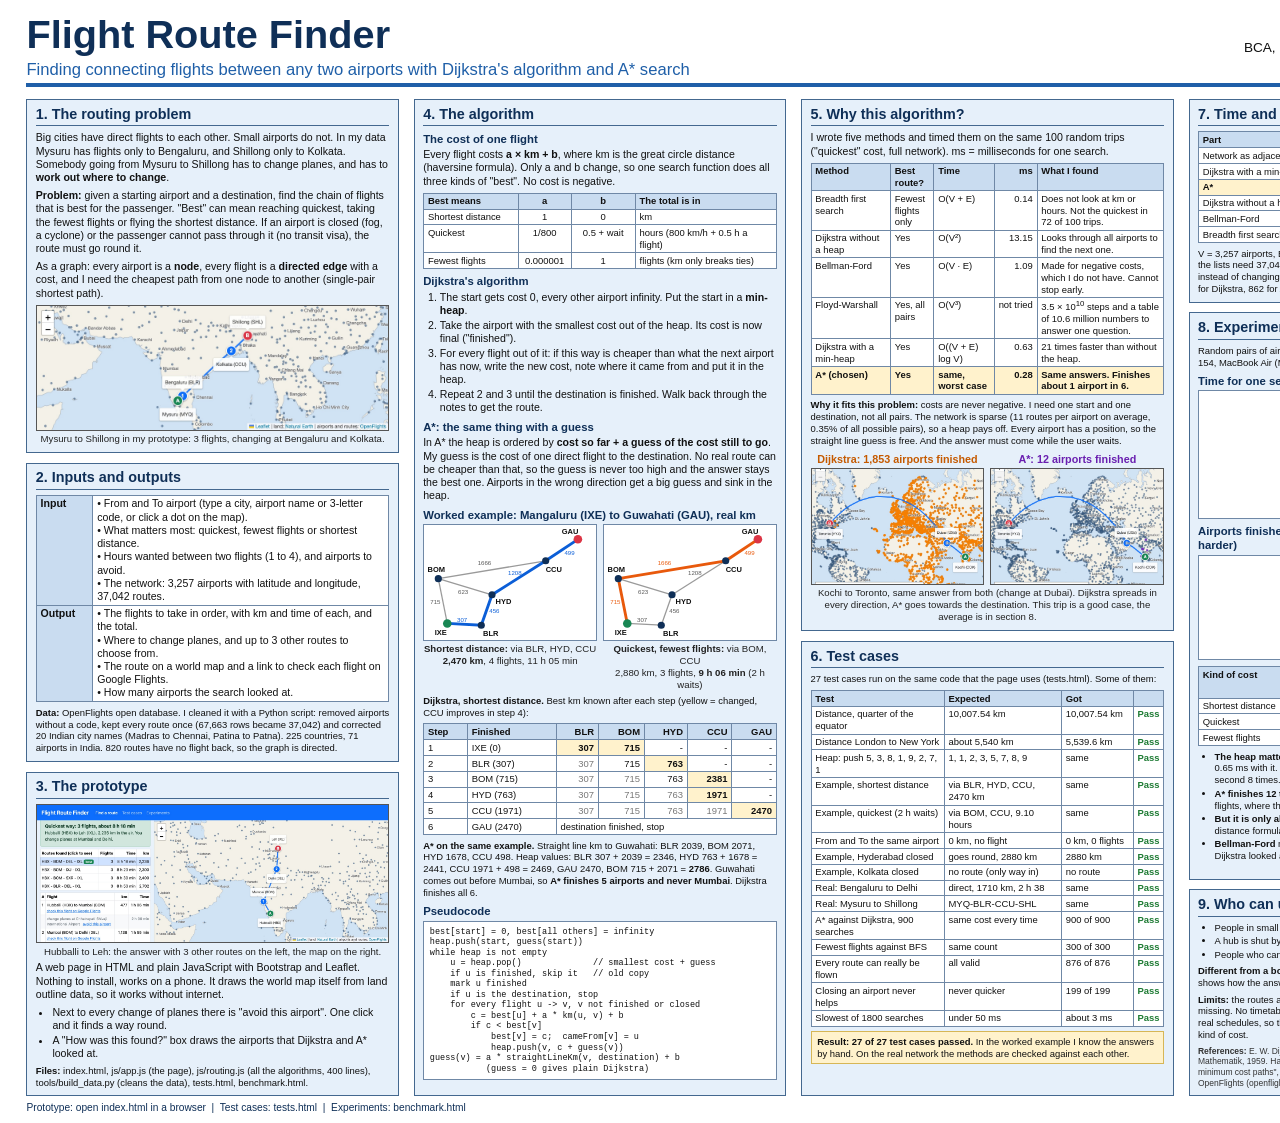
==== poster/poster.html @ 45381b87 "Add poster, blog post and README" ====
<!DOCTYPE html>
<html lang="en">
<head>
<meta charset="utf-8">
<title>Poster - Flight Route Finder</title>
<style>
  /* A3 landscape. Open in Chrome and print to PDF (or run make_poster.sh) */
  @page { size: 420mm 297mm; margin: 0; }
  * { box-sizing: border-box; }
  html, body { margin: 0; padding: 0; }
  body {
    width: 420mm; height: 297mm;
    font-family: Arial, Helvetica, sans-serif;
    font-size: 2.8mm;
    line-height: 1.25;
    color: #111;
    background: #fff;
    -webkit-print-color-adjust: exact; print-color-adjust: exact;
    overflow: hidden;
  }

  .head {
    height: 23mm;
    margin: 0 7mm;
    padding-top: 3.6mm;
    display: flex;
    justify-content: space-between;
    align-items: flex-start;
    border-bottom: 1.1mm solid #1f5fa8;
  }
  .head h1 { font-size: 10.5mm; margin: 0; line-height: 1.05; color: #0f2f57; }
  .head .sub { font-size: 4.4mm; color: #1f5fa8; margin-top: 1.3mm; }
  .head .who { text-align: right; font-size: 3.6mm; line-height: 1.32; padding-top: 0.6mm; }
  .head .who b { font-size: 4.6mm; }

  .cols {
    display: flex;
    gap: 4mm;
    padding: 3.2mm 7mm 0;
    height: 267mm;
  }
  .col { flex: 1; display: flex; flex-direction: column; gap: 2.6mm; min-width: 0; }

  .box { background: #e6f0fa; border: 0.3mm solid #44688f; padding: 1.5mm 2.2mm 1.8mm; }
  .box h2 {
    margin: 0 0 1.3mm;
    color: #0f2f57;
    font-size: 3.8mm;
    padding-bottom: 0.5mm;
    border-bottom: 0.3mm solid #44688f;
  }
  .box p { margin: 0 0 1.3mm; }
  .box p:last-child { margin-bottom: 0; }
  .box ul, .box ol { margin: 0 0 1.2mm; padding-left: 4.4mm; }
  .box li { margin-bottom: 0.45mm; }
  h3 { font-size: 3mm; margin: 1.4mm 0 0.6mm; color: #0f2f57; }
  h3:first-child { margin-top: 0; }

  table { border-collapse: collapse; width: 100%; margin: 0.8mm 0 1.2mm; background: #fff; }
  th, td { border: 0.25mm solid #6f88a6; padding: 0.4mm 1mm; text-align: left; vertical-align: top; }
  th { background: #c9dcf0; }
  td.r, th.r { text-align: right; white-space: nowrap; }
  td.c, th.c { text-align: center; }
  tr.chosen td { background: #fff2cc; font-weight: bold; }
  td.new { background: #fff2cc; font-weight: bold; }
  td.fin { color: #777; }
  .small { font-size: 2.5mm; }
  .tiny { font-size: 2.25mm; color: #333; }
  .ok { color: #1e7b34; font-weight: bold; }

  .cap { font-size: 2.55mm; text-align: center; color: #222; margin-top: 0.6mm; }
  .pair { display: flex; gap: 1.6mm; }
  .pair > div { flex: 1; min-width: 0; }
  img { width: 100%; display: block; border: 0.25mm solid #555; object-fit: cover; }
  .tag { font-weight: bold; text-align: center; font-size: 2.85mm; padding: 0.4mm 0; }
  .tag.orange { color: #c55a00; }
  .tag.purple { color: #6a1fb0; }
  .tag.blue { color: #0b5ed7; }

  pre {
    font-family: Consolas, Menlo, "Courier New", monospace;
    font-size: 2.25mm;
    line-height: 1.24;
    background: #fff;
    border: 0.25mm solid #6f88a6;
    padding: 1.2mm 1.5mm;
    margin: 0.8mm 0 0;
    white-space: pre-wrap;
  }
  .note { background: #fff2cc; border: 0.25mm solid #d6b656; padding: 1mm 1.5mm; margin-top: 1.1mm; }
  .chart { position: relative; height: 34mm; background: #fff; border: 0.25mm solid #6f88a6; }
  .foot {
    height: 6.5mm; line-height: 6.5mm; margin: 0 7mm;
    font-size: 2.7mm; color: #0f2f57;
    display: flex; justify-content: space-between;
  }
  svg text { font-family: Arial, Helvetica, sans-serif; }
  svg { background: #fff; border: 0.25mm solid #6f88a6; display: block; }
</style>
</head>
<body>

<div class="head">
  <div>
    <h1>Flight Route Finder</h1>
    <div class="sub">Finding connecting flights between any two airports with Dijkstra's algorithm and A* search</div>
  </div>
  <div class="who">
    <b>Niranjan S</b><br>
    BCA, CHRIST (Deemed to be University), Bengaluru<br>
    October 2026
  </div>
</div>

<div class="cols">

  <!-- ================= column 1 ================= -->
  <div class="col">

    <div class="box">
      <h2>1. The routing problem</h2>
      <p>Big cities have direct flights to each other. Small airports do not. In my data Mysuru has flights only to
        Bengaluru, and Shillong only to Kolkata. Somebody going from Mysuru to Shillong has to change planes, and has to
        <b>work out where to change</b>.</p>
      <p><b>Problem:</b> given a starting airport and a destination, find the chain of flights that is best for the passenger.
        "Best" can mean reaching quickest, taking the fewest flights or flying the shortest distance. If an airport is
        closed (fog, a cyclone) or the passenger cannot pass through it (no transit visa), the route must go round it.</p>
      <p>As a graph: every airport is a <b>node</b>, every flight is a <b>directed edge</b> with a cost, and I need the
        cheapest path from one node to another (single-pair shortest path).</p>
      <img src="img/route.jpg">
      <div class="cap">Mysuru to Shillong in my prototype: 3 flights, changing at Bengaluru and Kolkata.</div>
    </div>

    <div class="box">
      <h2>2. Inputs and outputs</h2>
      <table>
        <tr><th style="width:15mm">Input</th><td>
          &bull; From and To airport (type a city, airport name or 3-letter code, or click a dot on the map).<br>
          &bull; What matters most: quickest, fewest flights or shortest distance.<br>
          &bull; Hours wanted between two flights (1 to 4), and airports to avoid.<br>
          &bull; The network: 3,257 airports with latitude and longitude, 37,042 routes.</td></tr>
        <tr><th>Output</th><td>
          &bull; The flights to take in order, with km and time of each, and the total.<br>
          &bull; Where to change planes, and up to 3 other routes to choose from.<br>
          &bull; The route on a world map and a link to check each flight on Google Flights.<br>
          &bull; How many airports the search looked at.</td></tr>
      </table>
      <p class="small"><b>Data:</b> OpenFlights open database. I cleaned it with a Python script: removed airports without a code,
        kept every route once (67,663 rows became 37,042) and corrected 20 Indian city names (Madras to Chennai, Patina to Patna).
        225 countries, 71 airports in India. 820 routes have no flight back, so the graph is directed.</p>
    </div>

    <div class="box" style="flex:1">
      <h2>3. The prototype</h2>
      <img src="img/page.jpg">
      <div class="cap">Hubballi to Leh: the answer with 3 other routes on the left, the map on the right.</div>
      <p style="margin-top:1mm">A web page in HTML and plain JavaScript with Bootstrap and Leaflet. Nothing to install, works on a phone.
        It draws the world map itself from land outline data, so it works without internet.</p>
      <ul>
        <li>Next to every change of planes there is "avoid this airport". One click and it finds a way round.</li>
        <li>A "How was this found?" box draws the airports that Dijkstra and A* looked at.</li>
      </ul>
      <p class="small"><b>Files:</b> index.html, js/app.js (the page), js/routing.js (all the algorithms, 400 lines),
        tools/build_data.py (cleans the data), tests.html, benchmark.html.</p>
    </div>

  </div>

  <!-- ================= column 2 ================= -->
  <div class="col">

    <div class="box" style="flex:1">
      <h2>4. The algorithm</h2>

      <h3>The cost of one flight</h3>
      <p>Every flight costs <b>a &times; km + b</b>, where km is the great circle distance (haversine formula). Only a and b change,
        so one search function does all three kinds of "best". No cost is negative.</p>
      <table class="small">
        <tr><th style="width:25mm">Best means</th><th class="c" style="width:14mm">a</th><th class="c" style="width:17mm">b</th><th>The total is in</th></tr>
        <tr><td>Shortest distance</td><td class="c">1</td><td class="c">0</td><td>km</td></tr>
        <tr><td>Quickest</td><td class="c">1/800</td><td class="c">0.5 + wait</td><td>hours (800 km/h + 0.5 h a flight)</td></tr>
        <tr><td>Fewest flights</td><td class="c">0.000001</td><td class="c">1</td><td>flights (km only breaks ties)</td></tr>
      </table>

      <h3>Dijkstra's algorithm</h3>
      <ol>
        <li>The start gets cost 0, every other airport infinity. Put the start in a <b>min-heap</b>.</li>
        <li>Take the airport with the smallest cost out of the heap. Its cost is now final ("finished").</li>
        <li>For every flight out of it: if this way is cheaper than what the next airport has now, write the new cost,
          note where it came from and put it in the heap.</li>
        <li>Repeat 2 and 3 until the destination is finished. Walk back through the notes to get the route.</li>
      </ol>

      <h3>A*: the same thing with a guess</h3>
      <p>In A* the heap is ordered by <b>cost so far + a guess of the cost still to go</b>. My guess is the cost of one
        direct flight to the destination. No real route can be cheaper than that, so the guess is never too high and the
        answer stays the best one. Airports in the wrong direction get a big guess and sink in the heap.</p>

      <h3>Worked example: Mangaluru (IXE) to Guwahati (GAU), real km</h3>
      <div class="pair">
        <div>
          <svg viewBox="0 0 96 64" width="100%">
            <g stroke="#9a9a9a" stroke-width="0.7" fill="none">
              <line x1="13" y1="55" x2="8" y2="30"/><line x1="8" y1="30" x2="38" y2="39"/><line x1="8" y1="30" x2="68" y2="20"/>
            </g>
            <g stroke="#0b5ed7" stroke-width="1.6" fill="none">
              <polyline points="13,55 32,56 38,39 68,20 86,8"/>
            </g>
            <g fill="#0f2f57"><circle cx="32" cy="56" r="2"/><circle cx="8" cy="30" r="2"/><circle cx="38" cy="39" r="2"/><circle cx="68" cy="20" r="2"/></g>
            <circle cx="13" cy="55" r="2.4" fill="#198754"/><circle cx="86" cy="8" r="2.4" fill="#dc3545"/>
            <g font-size="4.2" font-weight="bold" fill="#111">
              <text x="6" y="61.5">IXE</text><text x="33" y="62">BLR</text><text x="2" y="26">BOM</text>
              <text x="40" y="44">HYD</text><text x="68" y="26.5">CCU</text><text x="77" y="5">GAU</text>
            </g>
            <g font-size="3.4" fill="#0b5ed7"><text x="18.5" y="54">307</text><text x="36.5" y="49">456</text><text x="47" y="28">1208</text><text x="78.5" y="17">499</text></g>
            <g font-size="3.4" fill="#555"><text x="3.5" y="44">715</text><text x="19" y="38.5">623</text><text x="30" y="22.5">1666</text></g>
          </svg>
          <div class="cap"><b>Shortest distance:</b> via BLR, HYD, CCU<br><b>2,470 km</b>, 4 flights, 11 h 05 min</div>
        </div>
        <div>
          <svg viewBox="0 0 96 64" width="100%">
            <g stroke="#9a9a9a" stroke-width="0.7" fill="none">
              <line x1="13" y1="55" x2="32" y2="56"/><line x1="32" y1="56" x2="38" y2="39"/><line x1="8" y1="30" x2="38" y2="39"/><line x1="38" y1="39" x2="68" y2="20"/>
            </g>
            <g stroke="#e8590c" stroke-width="1.6" fill="none">
              <polyline points="13,55 8,30 68,20 86,8"/>
            </g>
            <g fill="#0f2f57"><circle cx="32" cy="56" r="2"/><circle cx="8" cy="30" r="2"/><circle cx="38" cy="39" r="2"/><circle cx="68" cy="20" r="2"/></g>
            <circle cx="13" cy="55" r="2.4" fill="#198754"/><circle cx="86" cy="8" r="2.4" fill="#dc3545"/>
            <g font-size="4.2" font-weight="bold" fill="#111">
              <text x="6" y="61.5">IXE</text><text x="33" y="62">BLR</text><text x="2" y="26">BOM</text>
              <text x="40" y="44">HYD</text><text x="68" y="26.5">CCU</text><text x="77" y="5">GAU</text>
            </g>
            <g font-size="3.4" fill="#e8590c"><text x="3.5" y="44">715</text><text x="30" y="22.5">1666</text><text x="78.5" y="17">499</text></g>
            <g font-size="3.4" fill="#555"><text x="18.5" y="54">307</text><text x="36.5" y="49">456</text><text x="19" y="38.5">623</text><text x="47" y="28">1208</text></g>
          </svg>
          <div class="cap"><b>Quickest, fewest flights:</b> via BOM, CCU<br>2,880 km, 3 flights, <b>9 h 06 min</b> (2 h waits)</div>
        </div>
      </div>

      <p style="margin-top:1mm" class="small"><b>Dijkstra, shortest distance.</b> Best km known after each step (yellow = changed, CCU improves in step 4):</p>
      <table class="small">
        <tr><th>Step</th><th>Finished</th><th class="r">BLR</th><th class="r">BOM</th><th class="r">HYD</th><th class="r">CCU</th><th class="r">GAU</th></tr>
        <tr><td>1</td><td>IXE (0)</td><td class="r new">307</td><td class="r new">715</td><td class="r">-</td><td class="r">-</td><td class="r">-</td></tr>
        <tr><td>2</td><td>BLR (307)</td><td class="r fin">307</td><td class="r">715</td><td class="r new">763</td><td class="r">-</td><td class="r">-</td></tr>
        <tr><td>3</td><td>BOM (715)</td><td class="r fin">307</td><td class="r fin">715</td><td class="r">763</td><td class="r new">2381</td><td class="r">-</td></tr>
        <tr><td>4</td><td>HYD (763)</td><td class="r fin">307</td><td class="r fin">715</td><td class="r fin">763</td><td class="r new">1971</td><td class="r">-</td></tr>
        <tr><td>5</td><td>CCU (1971)</td><td class="r fin">307</td><td class="r fin">715</td><td class="r fin">763</td><td class="r fin">1971</td><td class="r new">2470</td></tr>
        <tr><td>6</td><td>GAU (2470)</td><td colspan="5">destination finished, stop</td></tr>
      </table>
      <p class="small"><b>A* on the same example.</b> Straight line km to Guwahati: BLR 2039, BOM 2071, HYD 1678, CCU 498.
        Heap values: BLR 307 + 2039 = 2346, HYD 763 + 1678 = 2441, CCU 1971 + 498 = 2469, GAU 2470, BOM 715 + 2071 = <b>2786</b>.
        Guwahati comes out before Mumbai, so <b>A* finishes 5 airports and never Mumbai</b>. Dijkstra finishes all 6.</p>

      <h3>Pseudocode</h3>
<pre>best[start] = 0, best[all others] = infinity
heap.push(start, guess(start))
while heap is not empty
    u = heap.pop()              // smallest cost + guess
    if u is finished, skip it   // old copy
    mark u finished
    if u is the destination, stop
    for every flight u -> v, v not finished or closed
        c = best[u] + a * km(u, v) + b
        if c &lt; best[v]
            best[v] = c;  cameFrom[v] = u
            heap.push(v, c + guess(v))
guess(v) = a * straightLineKm(v, destination) + b
           (guess = 0 gives plain Dijkstra)</pre>
    </div>

  </div>

  <!-- ================= column 3 ================= -->
  <div class="col">

    <div class="box">
      <h2>5. Why this algorithm?</h2>
      <p>I wrote five methods and timed them on the same 100 random trips ("quickest" cost, full network). ms = milliseconds for one search.</p>
      <table class="small">
        <tr><th style="width:21mm">Method</th><th style="width:11.5mm">Best route?</th><th style="width:16mm">Time</th><th class="r" style="width:8.5mm">ms</th><th>What I found</th></tr>
        <tr><td>Breadth first search</td><td>Fewest flights only</td><td>O(V + E)</td><td class="r">0.14</td><td>Does not look at km or hours. Not the quickest in 72 of 100 trips.</td></tr>
        <tr><td>Dijkstra without a heap</td><td>Yes</td><td>O(V&sup2;)</td><td class="r">13.15</td><td>Looks through all airports to find the next one.</td></tr>
        <tr><td>Bellman-Ford</td><td>Yes</td><td>O(V &middot; E)</td><td class="r">1.09</td><td>Made for negative costs, which I do not have. Cannot stop early.</td></tr>
        <tr><td>Floyd-Warshall</td><td>Yes, all pairs</td><td>O(V&sup3;)</td><td class="r">not tried</td><td>3.5 &times; 10<sup>10</sup> steps and a table of 10.6 million numbers to answer one question.</td></tr>
        <tr><td>Dijkstra with a min-heap</td><td>Yes</td><td>O((V + E) log V)</td><td class="r">0.63</td><td>21 times faster than without the heap.</td></tr>
        <tr class="chosen"><td>A* (chosen)</td><td>Yes</td><td>same, worst case</td><td class="r">0.28</td><td>Same answers. Finishes about 1 airport in 6.</td></tr>
      </table>
      <p class="small"><b>Why it fits this problem:</b> costs are never negative. I need one start and one destination, not all pairs.
        The network is sparse (11 routes per airport on average, 0.35% of all possible pairs), so a heap pays off.
        Every airport has a position, so the straight line guess is free. And the answer must come while the user waits.</p>
      <div class="pair" style="margin-top:1.2mm">
        <div><div class="tag orange">Dijkstra: 1,853 airports finished</div><img src="img/dijkstra.jpg" style="height:31mm"></div>
        <div><div class="tag purple">A*: 12 airports finished</div><img src="img/astar.jpg" style="height:31mm"></div>
      </div>
      <div class="cap">Kochi to Toronto, same answer from both (change at Dubai). Dijkstra spreads in every direction, A* goes
        towards the destination. This trip is a good case, the average is in section 8.</div>
    </div>

    <div class="box" style="flex:1">
      <h2>6. Test cases</h2>
      <p class="small">27 test cases run on the same code that the page uses (tests.html). Some of them:</p>
      <table class="small">
        <tr><th>Test</th><th style="width:31mm">Expected</th><th style="width:19mm">Got</th><th style="width:7.5mm"></th></tr>
        <tr><td>Distance, quarter of the equator</td><td>10,007.54 km</td><td>10,007.54 km</td><td class="ok">Pass</td></tr>
        <tr><td>Distance London to New York</td><td>about 5,540 km</td><td>5,539.6 km</td><td class="ok">Pass</td></tr>
        <tr><td>Heap: push 5, 3, 8, 1, 9, 2, 7, 1</td><td>1, 1, 2, 3, 5, 7, 8, 9</td><td>same</td><td class="ok">Pass</td></tr>
        <tr><td>Example, shortest distance</td><td>via BLR, HYD, CCU, 2470 km</td><td>same</td><td class="ok">Pass</td></tr>
        <tr><td>Example, quickest (2 h waits)</td><td>via BOM, CCU, 9.10 hours</td><td>same</td><td class="ok">Pass</td></tr>
        <tr><td>From and To the same airport</td><td>0 km, no flight</td><td>0 km, 0 flights</td><td class="ok">Pass</td></tr>
        <tr><td>Example, Hyderabad closed</td><td>goes round, 2880 km</td><td>2880 km</td><td class="ok">Pass</td></tr>
        <tr><td>Example, Kolkata closed</td><td>no route (only way in)</td><td>no route</td><td class="ok">Pass</td></tr>
        <tr><td>Real: Bengaluru to Delhi</td><td>direct, 1710 km, 2 h 38</td><td>same</td><td class="ok">Pass</td></tr>
        <tr><td>Real: Mysuru to Shillong</td><td>MYQ-BLR-CCU-SHL</td><td>same</td><td class="ok">Pass</td></tr>
        <tr><td>A* against Dijkstra, 900 searches</td><td>same cost every time</td><td>900 of 900</td><td class="ok">Pass</td></tr>
        <tr><td>Fewest flights against BFS</td><td>same count</td><td>300 of 300</td><td class="ok">Pass</td></tr>
        <tr><td>Every route can really be flown</td><td>all valid</td><td>876 of 876</td><td class="ok">Pass</td></tr>
        <tr><td>Closing an airport never helps</td><td>never quicker</td><td>199 of 199</td><td class="ok">Pass</td></tr>
        <tr><td>Slowest of 1800 searches</td><td>under 50 ms</td><td>about 3 ms</td><td class="ok">Pass</td></tr>
      </table>
      <div class="note small"><b>Result: 27 of 27 test cases passed.</b> In the worked example I know the answers by hand.
        On the real network the methods are checked against each other.</div>
    </div>

  </div>

  <!-- ================= column 4 ================= -->
  <div class="col">

    <div class="box">
      <h2>7. Time and space complexity</h2>
      <table class="small">
        <tr><th>Part</th><th>Time</th><th>Space</th></tr>
        <tr><td>Network as adjacency lists</td><td>O(V + E) to build</td><td>O(V + E)</td></tr>
        <tr><td>Dijkstra with a min-heap</td><td>O((V + E) log V)</td><td>O(V) lists + O(E) heap</td></tr>
        <tr class="chosen"><td>A*</td><td>same in the worst case</td><td>same</td></tr>
        <tr><td>Dijkstra without a heap</td><td>O(V&sup2;)</td><td>O(V)</td></tr>
        <tr><td>Bellman-Ford</td><td>O(V &middot; E)</td><td>O(V)</td></tr>
        <tr><td>Breadth first search</td><td>O(V + E)</td><td>O(V)</td></tr>
      </table>
      <p class="small">V = 3,257 airports, E = 37,042 routes. A V &times; V table would need 10.6 million cells, the lists need 37,042.
        The heap can grow to E in the worst case (I push a new copy instead of changing the old one). Measured: biggest heap
        1,028 items on average for Dijkstra, 862 for A*.</p>
    </div>

    <div class="box" style="flex:1">
      <h2>8. Experimental results</h2>
      <p class="small">Random pairs of airports that have a route, same pairs for every method. Chrome 154, MacBook Air (M4).</p>

      <h3>Time for one search when the network grows (log scale)</h3>
      <div class="chart"><canvas id="timeChart"></canvas></div>

      <h3>Airports finished before the answer (1000 trips, longer trips are harder)</h3>
      <div class="chart" style="height:28mm"><canvas id="workChart"></canvas></div>

      <table class="small" style="margin-top:1.5mm">
        <tr><th rowspan="2">Kind of cost</th><th colspan="3" class="c">Airports finished</th><th colspan="2" class="c">ms for one search</th></tr>
        <tr><th class="r">Dijkstra</th><th class="r">A*</th><th class="r">A* / Dijkstra</th><th class="r">Dijkstra</th><th class="r">A*</th></tr>
        <tr><td>Shortest distance</td><td class="r">1,643</td><td class="r">190</td><td class="r">12%</td><td class="r">0.70</td><td class="r">0.24</td></tr>
        <tr><td>Quickest</td><td class="r">1,647</td><td class="r">284</td><td class="r">17%</td><td class="r">0.63</td><td class="r">0.28</td></tr>
        <tr><td>Fewest flights</td><td class="r">1,656</td><td class="r">443</td><td class="r">27%</td><td class="r">0.64</td><td class="r">0.38</td></tr>
      </table>
      <ul class="small" style="margin-top:1mm">
        <li><b>The heap matters most.</b> At 3,257 airports Dijkstra takes 11.8 ms without it and 0.65 ms with it. From 200 to 3,257
          airports the first got 98 times slower, the second 8 times.</li>
        <li><b>A* finishes 12 to 27% of the airports</b> Dijkstra does. It helps least for fewest flights, where the
          guess is almost the same (1 flight) for every airport.</li>
        <li><b>But it is only about 2 times faster</b>, not 6, because every guess needs the distance formula (sin, cos).</li>
        <li><b>Bellman-Ford</b> needed about 6 passes, not 3,256, but looked at 213,010 flights. Dijkstra looked at 12,971.</li>
      </ul>
    </div>

    <div class="box">
      <h2>9. Who can use it, and limits</h2>
      <ul class="small">
        <li>People in small towns who need to know where to change (Hubballi to Leh).</li>
        <li>A hub is shut by fog or a cyclone: click "avoid" and see the next best way.</li>
        <li>People who cannot pass through a country without a transit visa.</li>
      </ul>
      <p class="small"><b>Different from a booking site:</b> not tied to one airline, lets you rule out airports, shows how the answer was found.</p>
      <p class="small"><b>Limits:</b> the routes are from 2014, so some flights do not run now and new ones are missing. No
        timetable and no ticket price, the wait is the same at every airport.
        <b>Next:</b> real schedules, so that the cost becomes the real arrival time, and price as a fourth kind of cost.</p>
      <p class="tiny"><b>References:</b> E. W. Dijkstra, "A note on two problems in connexion with graphs", Numerische Mathematik, 1959.
        Hart, Nilsson, Raphael, "A formal basis for the heuristic determination of minimum cost paths", IEEE Trans. SSC, 1968 (A*).
        Cormen et al., Introduction to Algorithms. OpenFlights (openflights.org/data). Natural Earth. Leaflet.</p>
    </div>

  </div>
</div>

<div class="foot">
  <span>Prototype: open index.html in a browser &nbsp;|&nbsp; Test cases: tests.html &nbsp;|&nbsp; Experiments: benchmark.html</span>
  <span>Land outline: Natural Earth &nbsp;|&nbsp; Airports and routes: OpenFlights</span>
</div>

<script src="../lib/chart.umd.min.js"></script>
<script>
  // numbers copied from benchmark.html (Chrome 154, MacBook Air M4)
  var sizes    = [200, 400, 800, 1600, 3257];
  var bfsMs    = [0.012, 0.027, 0.047, 0.092, 0.140];
  var simpleMs = [0.120, 0.380, 0.953, 4.02, 11.80];
  var bellMs   = [0.110, 0.236, 0.373, 0.585, 0.830];
  var heapMs   = [0.080, 0.181, 0.260, 0.512, 0.647];
  var astarMs  = [0.021, 0.051, 0.078, 0.233, 0.301];

  var flights  = ["1", "2", "3", "4", "5", "6 or more"];
  var dFinish  = [109, 366, 1136, 1747, 2164, 2387];
  var aFinish  = [2, 11, 83, 217, 513, 780];

  Chart.defaults.font.family = "Arial, Helvetica, sans-serif";
  Chart.defaults.font.size = 9.5;
  Chart.defaults.color = "#111";
  Chart.defaults.animation = false;

  function line(label, data, colour, shape) {
    return { label: label, data: data, borderColor: colour, backgroundColor: colour, borderWidth: 2, pointRadius: 3, pointStyle: shape };
  }

  new Chart(document.getElementById("timeChart"), {
    type: "line",
    data: { labels: sizes, datasets: [
      line("Dijkstra, no heap", simpleMs, "#eb6834", "rect"),
      line("Bellman-Ford", bellMs, "#eda100", "rectRot"),
      line("Dijkstra, heap", heapMs, "#2a78d6", "triangle"),
      line("A*", astarMs, "#1baf7a", "circle"),
      line("BFS", bfsMs, "#6c757d", "crossRot")
    ] },
    options: {
      maintainAspectRatio: false, devicePixelRatio: 4,
      plugins: { legend: { labels: { usePointStyle: true, boxWidth: 5, boxHeight: 5, padding: 6 } } },
      scales: {
        y: { type: "logarithmic", min: 0.01, max: 20, title: { display: true, text: "milliseconds" },
             afterBuildTicks: function (axis) { axis.ticks = [0.01, 0.1, 1, 10].map(function (v) { return { value: v }; }); },
             ticks: { callback: function (v) { return String(v); } } },
        x: { title: { display: true, text: "airports in the network (only the busiest ones kept, 60 trips each)" } }
      }
    }
  });

  new Chart(document.getElementById("workChart"), {
    type: "bar",
    data: { labels: flights, datasets: [
      { label: "Dijkstra", data: dFinish, backgroundColor: "#2a78d6" },
      { label: "A*", data: aFinish, backgroundColor: "#1baf7a" }
    ] },
    options: {
      maintainAspectRatio: false, devicePixelRatio: 4,
      plugins: { legend: { labels: { boxWidth: 10, padding: 6 } } },
      scales: {
        y: { max: 2500, ticks: { stepSize: 500 }, title: { display: true, text: "airports finished" } },
        x: { title: { display: true, text: "flights the trip needs" } }
      }
    }
  });
</script>
</body>
</html>
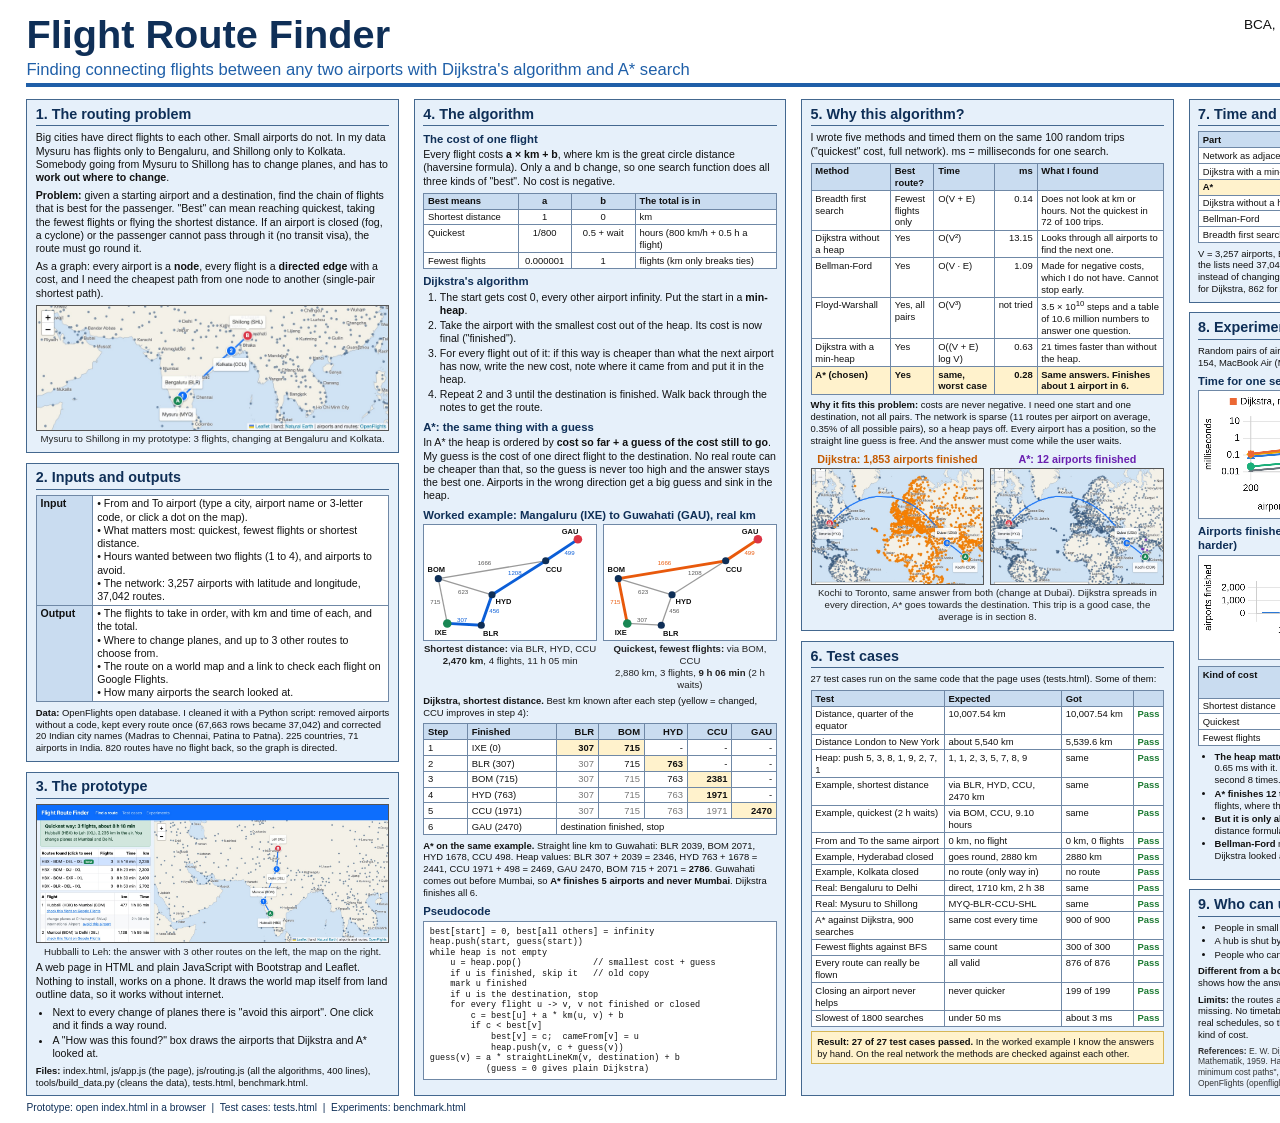
==== commit aeee2a2b: "Remove name from the blog and poster" ====
--- a/poster/poster.html
+++ b/poster/poster.html
@@ -106,7 +106,6 @@
     <div class="sub">Finding connecting flights between any two airports with Dijkstra's algorithm and A* search</div>
   </div>
   <div class="who">
-    <b>Niranjan S</b><br>
     BCA, CHRIST (Deemed to be University), Bengaluru<br>
     October 2026
   </div>
